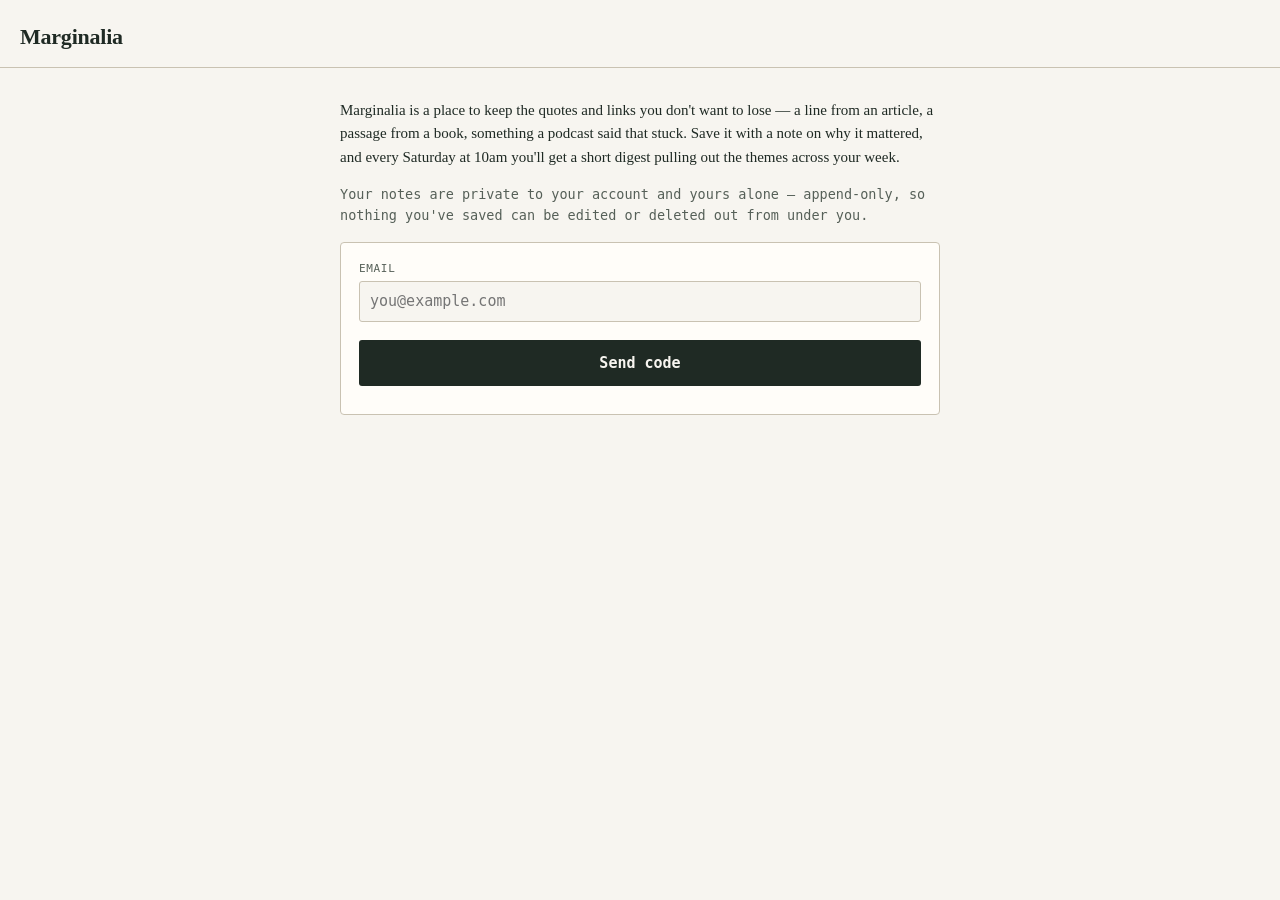
==== index.html @ 5e86553a "Show the capture form by default, collapse the notes list instead; style toggles as buttons Capturin" ====
<!DOCTYPE html>
<html lang="en">
<head>
<meta charset="UTF-8" />
<meta name="viewport" content="width=device-width, initial-scale=1, viewport-fit=cover" />
<title>Marginalia</title>
<link rel="manifest" href="manifest.json" />
<meta name="theme-color" content="#1f2a24" />
<link rel="apple-touch-icon" href="icons/icon-192.png" />
<meta name="apple-mobile-web-app-capable" content="yes" />
<link rel="stylesheet" href="styles.css" />
</head>
<body>

<div class="update-banner" id="update-banner" hidden>
  <span>A new version is ready.</span>
  <button type="button" id="update-reload-btn">Refresh</button>
</div>

<header class="masthead">
  <h1>Marginalia</h1>
  <div class="date" id="today"></div>
  <button type="button" class="signout-link" id="signout-btn" hidden>Sign out</button>
</header>

<main>

  <!-- LOGIN -->
  <section class="view active" id="view-login">
    <div class="intro">
      <p>Marginalia is a place to keep the quotes and links you don't want to
      lose — a line from an article, a passage from a book, something a
      podcast said that stuck. Save it with a note on why it mattered, and
      every Saturday at 10am you'll get a short digest pulling out the
      themes across your week.</p>
      <p>Your notes are private to your account and yours alone — append-only,
      so nothing you've saved can be edited or deleted out from under you.</p>
    </div>
    <form class="capture" id="login-form">
      <label for="login-email">Email</label>
      <input id="login-email" type="email" required placeholder="you@example.com" />
      <button type="submit" class="primary">Send code</button>
      <div class="sync-status" id="login-status"></div>
    </form>
    <form class="capture" id="login-code-form" hidden>
      <label for="login-code">8-digit code</label>
      <input id="login-code" type="text" inputmode="numeric" autocomplete="one-time-code"
             pattern="[0-9]*" maxlength="8" required placeholder="00000000" />
      <button type="submit" class="primary">Verify</button>
      <button type="button" class="signout-link" id="login-code-back">Use a different email</button>
      <div class="sync-status" id="login-code-status"></div>
    </form>
  </section>

  <!-- NOTES (capture + list) -->
  <section class="view" id="view-notes">
    <form class="capture" id="capture-form">
      <label for="quote">Quote</label>
      <textarea id="quote" required placeholder="What caught you?"></textarea>

      <label for="link">Link</label>
      <input id="link" type="text" inputmode="url" placeholder="https://…" />

      <label for="source_type">Source</label>
      <select id="source_type">
        <option value="article">Article</option>
        <option value="book">Book</option>
        <option value="podcast">Podcast</option>
        <option value="video">Video</option>
        <option value="other">Other</option>
      </select>

      <label>Category</label>
      <div class="category-picker" id="category-picker">
        <button type="button" class="category-chip add-new" id="add-category">+ new</button>
      </div>
      <input type="hidden" id="category_id" />

      <label for="context">Context — why it mattered</label>
      <textarea id="context" placeholder="Optional"></textarea>

      <label for="used_at">When</label>
      <input id="used_at" type="datetime-local" />

      <label for="source_item_id">From your shelf (optional)</label>
      <select id="source_item_id">
        <option value="">— none —</option>
      </select>

      <button type="submit" class="primary">Save note</button>
      <div class="sync-status" id="sync-status"></div>
    </form>

    <button type="button" class="toggle-btn" id="toggle-notes-list">Show your notes</button>
    <div id="notes-list-wrap" hidden>
      <button type="button" class="signout-link" id="toggle-archived">Show archived</button>
      <div id="notes-list"></div>
    </div>
  </section>

  <!-- SHELF -->
  <section class="view" id="view-reading">
    <div class="cold-callout" id="cold-callout" hidden></div>

    <h2 class="section-heading">Currently Reading</h2>
    <div id="reading-list"></div>

    <div class="reading-columns">
      <div class="reading-col">
        <h2 class="section-heading">To Read</h2>
        <div id="to-read-list"></div>
        <button type="button" class="link-action" id="to-read-more" hidden></button>
      </div>
      <div class="reading-col">
        <h2 class="section-heading">You're Reading About</h2>
        <div id="topic-rollup"></div>
      </div>
    </div>

    <button type="button" class="toggle-btn" id="toggle-shelf-form">Want to add something else to the shelf?</button>
    <form class="capture" id="add-to-shelf-form" hidden>
      <label for="shelf_title">What is it?</label>
      <input id="shelf_title" type="text" required placeholder="Title or headline" />

      <label for="shelf_link">Link</label>
      <input id="shelf_link" type="text" inputmode="url" placeholder="https://…" />

      <label for="shelf_source_type">Source</label>
      <select id="shelf_source_type">
        <option value="article">Article</option>
        <option value="book">Book</option>
        <option value="podcast">Podcast</option>
        <option value="video">Video</option>
        <option value="other">Other</option>
      </select>

      <label>Category</label>
      <div class="category-picker" id="shelf-category-picker">
        <button type="button" class="category-chip add-new" id="shelf-add-category">+ new</button>
      </div>
      <input type="hidden" id="shelf_category_id" />

      <label for="shelf_context">Why you want to read this</label>
      <textarea id="shelf_context" placeholder="Optional"></textarea>

      <button type="submit" class="primary">Add to shelf</button>
      <div class="sync-status" id="shelf-sync-status"></div>
    </form>
  </section>

  <!-- DIGEST -->
  <section class="view" id="view-digest">
    <div id="digest-content">
      <p class="digest-empty">No digest yet — the first one lands Saturday at 10am.</p>
    </div>
  </section>

</main>

<nav class="tabbar" hidden>
  <button data-view="notes" class="active">Notes</button>
  <button data-view="reading">Shelf</button>
  <button data-view="digest">This Week</button>
</nav>

<script type="module" src="app.js"></script>
</body>
</html>
---- styles.css ----
/* Marginalia — a quiet, editorial reading log.
   Palette: paper (#f7f5f0), ink (#1f2a24), rule (#c9c2b2), accent (#9c5a3c — a worn book-cloth red) */

@font-face {
  font-family: "Source Serif";
  src: local("Source Serif 4"), local("Georgia");
}

:root {
  --paper: #f7f5f0;
  --ink: #1f2a24;
  --ink-soft: #566058;
  --rule: #c9c2b2;
  --accent: #9c5a3c;
  --card: #fffdf9;
  --momentum-fresh: #4a7c59;
  --momentum-warm: #b8842e;
  --momentum-cold: #9c5a3c;
}

* { box-sizing: border-box; }

body {
  margin: 0;
  background: var(--paper);
  color: var(--ink);
  font-family: "iA Writer Quattro", ui-monospace, "SF Mono", Menlo, monospace;
  font-size: 15px;
  line-height: 1.5;
  padding-bottom: 72px; /* room for the tab bar */
}

h1, h2, h3 {
  font-family: "Source Serif", Georgia, serif;
  font-weight: 600;
  letter-spacing: -0.01em;
}

.update-banner {
  display: flex;
  align-items: center;
  justify-content: space-between;
  gap: 12px;
  padding: 10px 20px;
  background: var(--ink);
  color: var(--paper);
  font-size: 12.5px;
}
.update-banner[hidden] { display: none; }
.update-banner button {
  border: 1px solid var(--paper);
  border-radius: 3px;
  background: none;
  color: var(--paper);
  font: inherit;
  font-size: 12px;
  padding: 4px 10px;
  cursor: pointer;
  flex-shrink: 0;
}

header.masthead {
  padding: 20px 20px 14px;
  border-bottom: 1px solid var(--rule);
}
header.masthead h1 {
  font-size: 22px;
  margin: 0;
}
header.masthead .date {
  color: var(--ink-soft);
  font-size: 12px;
  text-transform: uppercase;
  letter-spacing: 0.06em;
}
.signout-link {
  border: none;
  background: none;
  color: var(--ink-soft);
  font: inherit;
  font-size: 12px;
  text-decoration: underline;
  cursor: pointer;
  padding: 0;
  margin-top: 4px;
}

main { padding: 16px 20px 40px; max-width: 640px; margin: 0 auto; }

.view { display: none; }
.view.active { display: block; }

/* Login intro */
.intro {
  margin-bottom: 16px;
}
.intro p {
  font-size: 13.5px;
  color: var(--ink-soft);
  line-height: 1.55;
}
.intro p:first-child {
  font-family: "Source Serif", Georgia, serif;
  font-size: 15px;
  color: var(--ink);
}

/* Capture form */
form.capture {
  background: var(--card);
  border: 1px solid var(--rule);
  border-radius: 4px;
  padding: 18px;
}
form.capture label {
  display: block;
  font-size: 11px;
  text-transform: uppercase;
  letter-spacing: 0.06em;
  color: var(--ink-soft);
  margin: 14px 0 4px;
}
form.capture label:first-of-type { margin-top: 0; }
form.capture textarea,
form.capture input,
form.capture select {
  width: 100%;
  font: inherit;
  padding: 8px 10px;
  border: 1px solid var(--rule);
  border-radius: 3px;
  background: var(--paper);
  color: var(--ink);
}
form.capture textarea { resize: vertical; min-height: 64px; }

.category-picker { display: flex; flex-wrap: wrap; gap: 6px; margin-top: 4px; }
.category-chip {
  border: 1px solid var(--rule);
  border-radius: 999px;
  padding: 5px 12px;
  font-size: 13px;
  background: var(--paper);
  cursor: pointer;
}
.category-chip.selected {
  background: var(--accent);
  border-color: var(--accent);
  color: var(--card);
}
.category-chip.add-new { border-style: dashed; }

button.primary {
  margin-top: 18px;
  width: 100%;
  padding: 12px;
  border: none;
  border-radius: 3px;
  background: var(--ink);
  color: var(--paper);
  font: inherit;
  font-weight: 600;
  cursor: pointer;
}
button.primary:active { opacity: 0.85; }

.toggle-btn {
  display: block;
  margin: 4px 0 18px;
  padding: 9px 16px;
  border: 1px solid var(--rule);
  border-radius: 3px;
  background: var(--card);
  color: var(--ink);
  font: inherit;
  font-size: 13px;
  font-weight: 600;
  cursor: pointer;
}
.toggle-btn:active { opacity: 0.85; }

.sync-status {
  margin-top: 10px;
  font-size: 12px;
  color: var(--ink-soft);
}
.sync-status.pending::before { content: "○ "; color: var(--accent); }
.sync-status.synced::before { content: "● "; color: #4a7c59; }

/* Notes list */
#toggle-archived {
  display: block;
  margin-bottom: 10px;
}
.note-card {
  border-bottom: 1px solid var(--rule);
  padding: 14px 0;
}
.note-card.archived { opacity: 0.6; }
.note-card .archive-btn {
  border: none;
  background: none;
  color: var(--ink-soft);
  font: inherit;
  font-size: 11px;
  text-decoration: underline;
  cursor: pointer;
  padding: 0;
}
.note-card .quote {
  font-family: "Source Serif", Georgia, serif;
  font-size: 16px;
  line-height: 1.45;
}
.note-card .quote::before { content: "\201C"; }
.note-card .quote::after { content: "\201D"; }
.note-card .meta {
  margin-top: 6px;
  font-size: 12px;
  color: var(--ink-soft);
  display: flex;
  gap: 10px;
  flex-wrap: wrap;
}
.note-card .context {
  margin-top: 6px;
  font-size: 13px;
  color: var(--ink-soft);
  font-style: italic;
}
.note-card .note-source {
  margin-top: 4px;
  font-size: 11.5px;
  color: var(--accent);
}

/* Reading dashboard */
.section-heading {
  font-size: 14px;
  margin: 20px 0 10px;
}
.section-heading:first-of-type { margin-top: 0; }

.cold-callout {
  background: var(--card);
  border: 1px solid var(--momentum-cold);
  border-left: 4px solid var(--momentum-cold);
  border-radius: 4px;
  padding: 12px 14px;
  margin-bottom: 16px;
  font-size: 13.5px;
}
.cold-callout[hidden] { display: none; }

.momentum-pill {
  border-radius: 999px;
  padding: 2px 10px;
  font-size: 11px;
  text-transform: uppercase;
  letter-spacing: 0.04em;
  color: var(--card);
}
.momentum-pill.momentum-fresh { background: var(--momentum-fresh); }
.momentum-pill.momentum-warm { background: var(--momentum-warm); }
.momentum-pill.momentum-cold { background: var(--momentum-cold); }

.reading-card {
  border-bottom: 1px solid var(--rule);
  padding: 14px 0;
}
.reading-card-title {
  font-family: "Source Serif", Georgia, serif;
  font-size: 16px;
  line-height: 1.45;
}
.reading-card-meta {
  margin-top: 6px;
  font-size: 12px;
  color: var(--ink-soft);
  display: flex;
  align-items: center;
  gap: 10px;
  flex-wrap: wrap;
}
.reading-card-actions {
  margin-top: 8px;
  display: flex;
  gap: 14px;
}

.link-action {
  border: none;
  background: none;
  color: var(--ink-soft);
  font: inherit;
  font-size: 12px;
  text-decoration: underline;
  cursor: pointer;
  padding: 0;
}
.link-action[hidden] { display: none; }

.reading-empty {
  color: var(--ink-soft);
  font-size: 13px;
  padding: 10px 0;
}

.reading-columns {
  display: flex;
  gap: 20px;
  margin-top: 6px;
}
.reading-col { flex: 1; min-width: 0; }

.to-read-row {
  border-bottom: 1px solid var(--rule);
  padding: 10px 0;
}
.to-read-title {
  font-family: "Source Serif", Georgia, serif;
  font-size: 14.5px;
  line-height: 1.4;
}
.to-read-meta {
  margin-top: 4px;
  font-size: 11.5px;
  color: var(--ink-soft);
  display: flex;
  align-items: center;
  gap: 8px;
  flex-wrap: wrap;
}
.resurface-flag {
  border: 1px solid var(--accent);
  border-radius: 999px;
  padding: 2px 8px;
  color: var(--accent);
}

.topic-rollup { display: flex; flex-direction: column; gap: 6px; }
.topic-rollup-row {
  display: flex;
  justify-content: space-between;
  font-size: 13px;
  border-bottom: 1px solid var(--rule);
  padding-bottom: 6px;
}

@media (max-width: 520px) {
  .reading-columns { flex-direction: column; }
}

/* Digest */
.digest-card {
  background: var(--card);
  border: 1px solid var(--rule);
  border-radius: 4px;
  padding: 18px;
  margin-bottom: 16px;
}
.digest-card h2 { font-size: 17px; margin: 0 0 4px; }
.digest-card .range { font-size: 12px; color: var(--ink-soft); margin-bottom: 12px; }
.digest-card .summary { white-space: pre-line; font-size: 14.5px; }
.digest-empty { color: var(--ink-soft); font-size: 14px; padding: 30px 0; text-align: center; }

/* Tab bar */
nav.tabbar {
  position: fixed;
  bottom: 0; left: 0; right: 0;
  display: flex;
  background: var(--card);
  border-top: 1px solid var(--rule);
  padding-bottom: env(safe-area-inset-bottom, 0);
}
nav.tabbar[hidden] { display: none; }
nav.tabbar button {
  flex: 1;
  padding: 12px 0 10px;
  background: none;
  border: none;
  font: inherit;
  font-size: 12px;
  color: var(--ink-soft);
}
nav.tabbar button.active { color: var(--accent); font-weight: 600; }
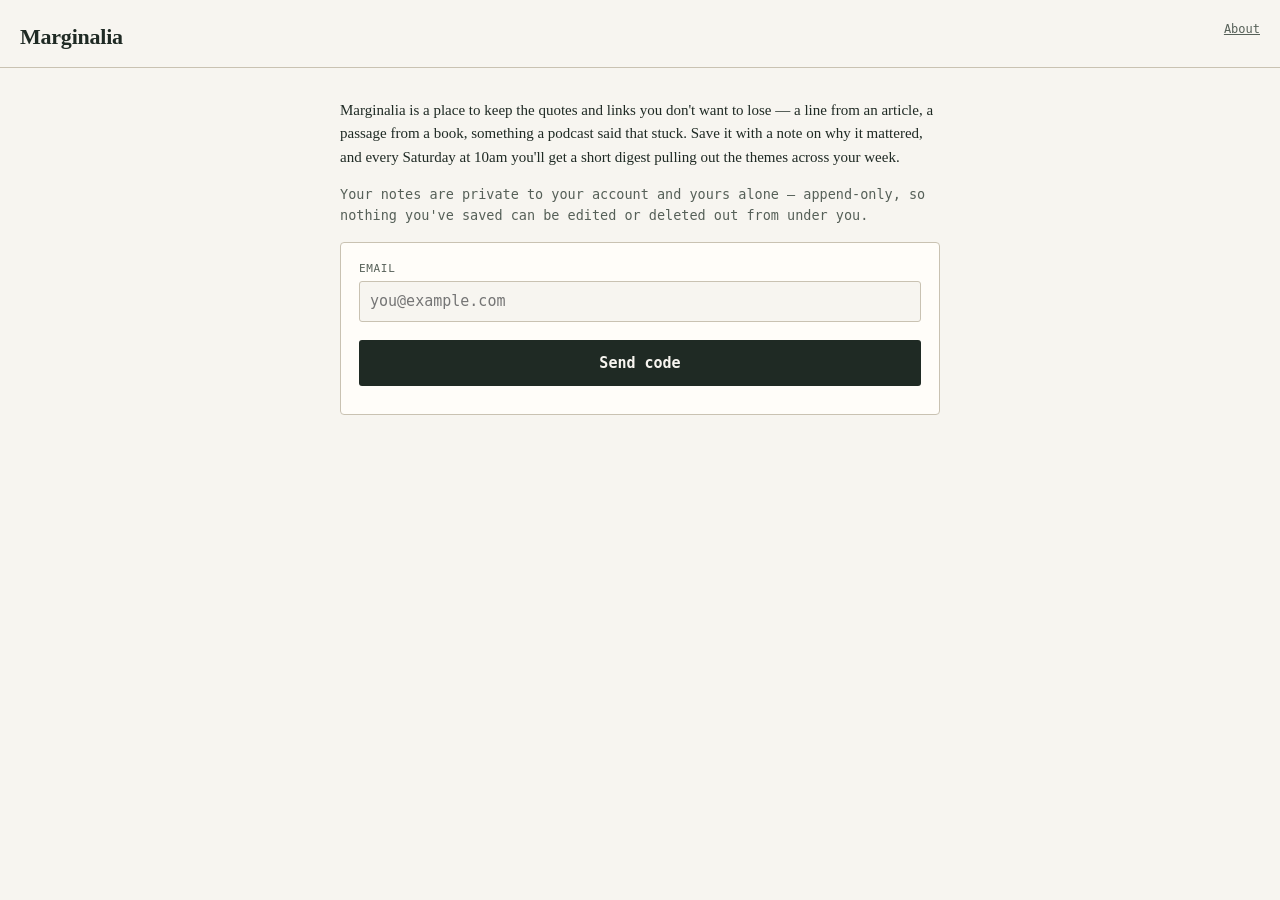
==== commit a51583b4: "Center and space out toggle buttons; add an About panel Toggle buttons (Notes list, Shelf add-form) " ====
--- a/index.html
+++ b/index.html
@@ -18,10 +18,30 @@
 </div>
 
 <header class="masthead">
+  <button type="button" class="about-btn" id="about-btn">About</button>
   <h1>Marginalia</h1>
   <div class="date" id="today"></div>
   <button type="button" class="signout-link" id="signout-btn" hidden>Sign out</button>
 </header>
+
+<div class="about-panel" id="about-panel" hidden>
+  <h2>What Marginalia is for</h2>
+  <p>Marginalia keeps two kinds of thing: what already caught you, and what
+  you still mean to get to.</p>
+  <p><strong>Notes</strong> are for a line from something you've read, heard,
+  or watched — save it the moment it strikes you, with a note on why. Notes
+  are append-only: once written, nothing here can be edited or deleted out
+  from under you.</p>
+  <p><strong>Shelf</strong> is for what's ahead of you — add something the
+  moment you hear about it, start it when you actually start, and Marginalia
+  tracks the momentum: fresh, warm, or cold, based on how recently you've
+  touched it. Let something sit untouched for a month and it's asked about
+  once, then quietly archived if you've moved on.</p>
+  <p><strong>This Week</strong> pulls the themes out of your week's notes
+  every Saturday at 10am, and flags anything on your shelf gone cold.</p>
+  <p>No streaks, no push notifications, nothing nagging you to keep up.
+  Capture is instant; the rest can wait.</p>
+</div>
 
 <main>
 
@@ -67,6 +87,7 @@
         <option value="book">Book</option>
         <option value="podcast">Podcast</option>
         <option value="video">Video</option>
+        <option value="paper">Long-form Paper</option>
         <option value="other">Other</option>
       </select>
 
@@ -131,6 +152,7 @@
         <option value="book">Book</option>
         <option value="podcast">Podcast</option>
         <option value="video">Video</option>
+        <option value="paper">Long-form Paper</option>
         <option value="other">Other</option>
       </select>
 
--- a/styles.css
+++ b/styles.css
@@ -60,6 +60,7 @@
 }
 
 header.masthead {
+  position: relative;
   padding: 20px 20px 14px;
   border-bottom: 1px solid var(--rule);
 }
@@ -73,6 +74,36 @@
   text-transform: uppercase;
   letter-spacing: 0.06em;
 }
+.about-btn {
+  position: absolute;
+  top: 20px;
+  right: 20px;
+  border: none;
+  background: none;
+  color: var(--ink-soft);
+  font: inherit;
+  font-size: 12px;
+  text-decoration: underline;
+  cursor: pointer;
+  padding: 0;
+}
+.about-panel {
+  padding: 16px 20px;
+  border-bottom: 1px solid var(--rule);
+  background: var(--card);
+}
+.about-panel[hidden] { display: none; }
+.about-panel h2 {
+  font-size: 16px;
+  margin: 0 0 10px;
+}
+.about-panel p {
+  font-size: 13.5px;
+  color: var(--ink-soft);
+  line-height: 1.55;
+  margin: 0 0 10px;
+}
+.about-panel p:last-child { margin-bottom: 0; }
 .signout-link {
   border: none;
   background: none;
@@ -166,8 +197,8 @@
 
 .toggle-btn {
   display: block;
-  margin: 4px 0 18px;
-  padding: 9px 16px;
+  margin: 28px auto 24px;
+  padding: 9px 18px;
   border: 1px solid var(--rule);
   border-radius: 3px;
   background: var(--card);
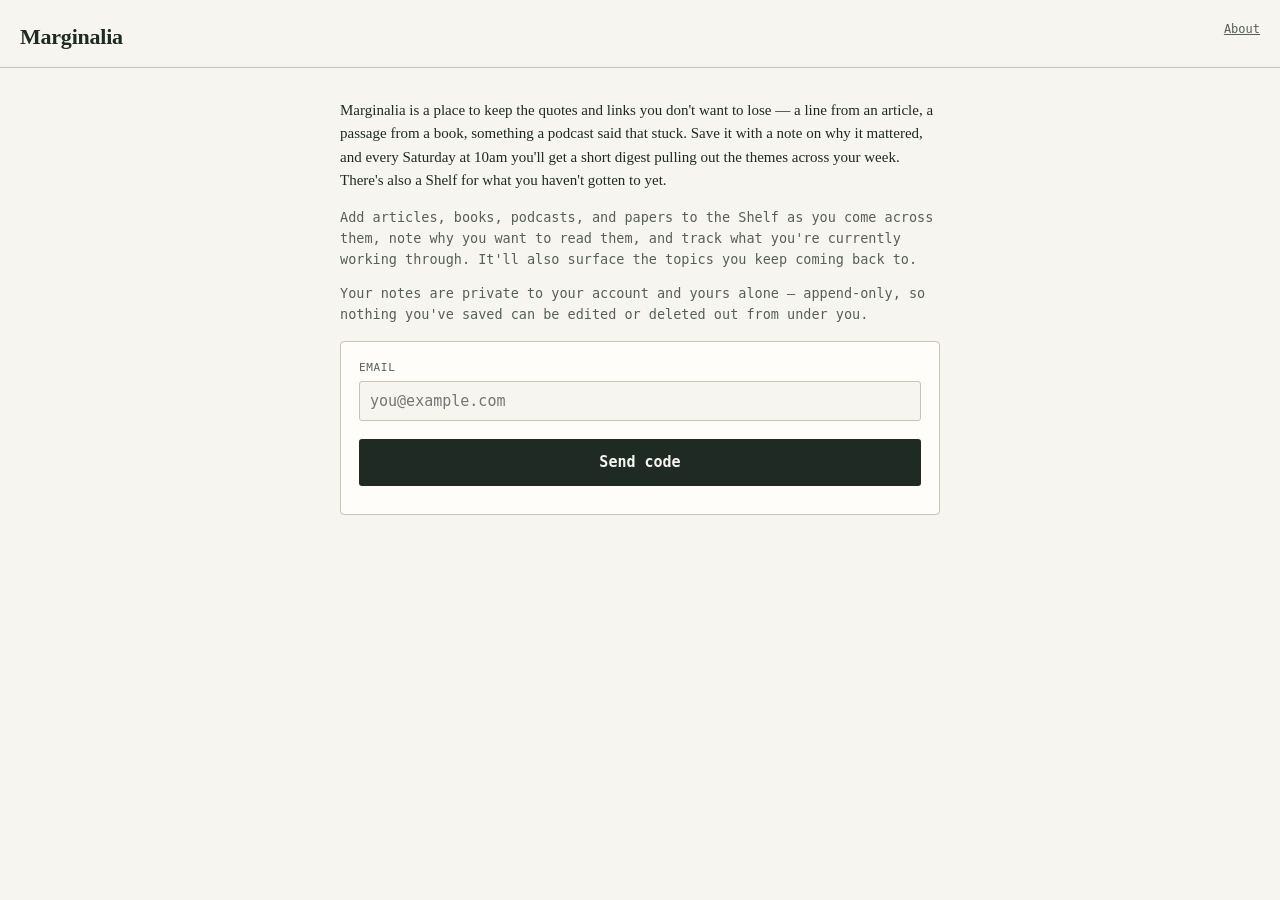
==== commit e058d049: "Add Shelf section to welcome page copy" ====
--- a/index.html
+++ b/index.html
@@ -18,30 +18,11 @@
 </div>
 
 <header class="masthead">
-  <button type="button" class="about-btn" id="about-btn">About</button>
+  <a class="about-btn" href="about.html">About</a>
   <h1>Marginalia</h1>
   <div class="date" id="today"></div>
   <button type="button" class="signout-link" id="signout-btn" hidden>Sign out</button>
 </header>
-
-<div class="about-panel" id="about-panel" hidden>
-  <h2>What Marginalia is for</h2>
-  <p>Marginalia keeps two kinds of thing: what already caught you, and what
-  you still mean to get to.</p>
-  <p><strong>Notes</strong> are for a line from something you've read, heard,
-  or watched — save it the moment it strikes you, with a note on why. Notes
-  are append-only: once written, nothing here can be edited or deleted out
-  from under you.</p>
-  <p><strong>Shelf</strong> is for what's ahead of you — add something the
-  moment you hear about it, start it when you actually start, and Marginalia
-  tracks the momentum: fresh, warm, or cold, based on how recently you've
-  touched it. Let something sit untouched for a month and it's asked about
-  once, then quietly archived if you've moved on.</p>
-  <p><strong>This Week</strong> pulls the themes out of your week's notes
-  every Saturday at 10am, and flags anything on your shelf gone cold.</p>
-  <p>No streaks, no push notifications, nothing nagging you to keep up.
-  Capture is instant; the rest can wait.</p>
-</div>
 
 <main>
 
@@ -52,7 +33,12 @@
       lose — a line from an article, a passage from a book, something a
       podcast said that stuck. Save it with a note on why it mattered, and
       every Saturday at 10am you'll get a short digest pulling out the
-      themes across your week.</p>
+      themes across your week. There's also a Shelf for what you haven't
+      gotten to yet.</p>
+      <p>Add articles, books, podcasts, and papers to the Shelf as you come
+      across them, note why you want to read them, and track what you're
+      currently working through. It'll also surface the topics you keep
+      coming back to.</p>
       <p>Your notes are private to your account and yours alone — append-only,
       so nothing you've saved can be edited or deleted out from under you.</p>
     </div>
@@ -165,6 +151,11 @@
       <label for="shelf_context">Why you want to read this</label>
       <textarea id="shelf_context" placeholder="Optional"></textarea>
 
+      <div id="shelf-pages-field" hidden>
+        <label for="shelf_total_pages">Total pages (optional — if you already know it)</label>
+        <input id="shelf_total_pages" type="number" inputmode="numeric" min="1" placeholder="e.g. 320" />
+      </div>
+
       <button type="submit" class="primary">Add to shelf</button>
       <div class="sync-status" id="shelf-sync-status"></div>
     </form>
--- a/styles.css
+++ b/styles.css
@@ -78,21 +78,17 @@
   position: absolute;
   top: 20px;
   right: 20px;
-  border: none;
-  background: none;
   color: var(--ink-soft);
   font: inherit;
   font-size: 12px;
   text-decoration: underline;
-  cursor: pointer;
-  padding: 0;
 }
 .about-panel {
-  padding: 16px 20px;
-  border-bottom: 1px solid var(--rule);
-  background: var(--card);
-}
-.about-panel[hidden] { display: none; }
+  background: var(--card);
+  border: 1px solid var(--rule);
+  border-radius: 4px;
+  padding: 18px;
+}
 .about-panel h2 {
   font-size: 16px;
   margin: 0 0 10px;
@@ -104,6 +100,18 @@
   margin: 0 0 10px;
 }
 .about-panel p:last-child { margin-bottom: 0; }
+.about-divider {
+  border: none;
+  border-top: 1px solid var(--rule);
+  margin: 14px 0;
+}
+.about-panel .changelog-label {
+  font-size: 11px;
+  text-transform: uppercase;
+  letter-spacing: 0.06em;
+  color: var(--ink-soft);
+  margin-bottom: 4px;
+}
 .signout-link {
   border: none;
   background: none;
@@ -164,6 +172,19 @@
   color: var(--ink);
 }
 form.capture textarea { resize: vertical; min-height: 64px; }
+
+/* Every browser/OS draws its own native select arrow differently (and
+   sometimes inconsistently between two selects on the same page) — drawn
+   here instead, so all selects match regardless of platform. */
+form.capture select {
+  appearance: none;
+  -webkit-appearance: none;
+  -moz-appearance: none;
+  padding-right: 30px;
+  background-image: url("data:image/svg+xml,%3Csvg xmlns='http://www.w3.org/2000/svg' width='10' height='6' viewBox='0 0 10 6'%3E%3Cpath d='M1 1l4 4 4-4' stroke='%23566058' stroke-width='1.5' fill='none' stroke-linecap='round' stroke-linejoin='round'/%3E%3C/svg%3E");
+  background-repeat: no-repeat;
+  background-position: right 12px center;
+}
 
 .category-picker { display: flex; flex-wrap: wrap; gap: 6px; margin-top: 4px; }
 .category-chip {
@@ -319,6 +340,53 @@
   gap: 14px;
 }
 
+.progress-control { margin-top: 10px; }
+.progress-bar {
+  height: 4px;
+  border-radius: 2px;
+  background: var(--rule);
+  overflow: hidden;
+}
+.progress-bar-fill {
+  height: 100%;
+  background: var(--accent);
+  border-radius: 2px;
+  transition: width 0.2s ease;
+}
+.page-inputs {
+  margin-top: 8px;
+  display: flex;
+  align-items: center;
+  gap: 8px;
+  font-size: 12px;
+  color: var(--ink-soft);
+}
+.page-input {
+  width: 64px;
+  font: inherit;
+  font-size: 13px;
+  padding: 5px 8px;
+  border: 1px solid var(--rule);
+  border-radius: 3px;
+  background: var(--paper);
+  color: var(--ink);
+}
+.milestone-chips { margin-top: 8px; display: flex; flex-wrap: wrap; gap: 6px; }
+.milestone-chip {
+  border: 1px solid var(--rule);
+  border-radius: 999px;
+  padding: 4px 11px;
+  font-size: 12px;
+  background: var(--paper);
+  color: var(--ink);
+  cursor: pointer;
+}
+.milestone-chip.selected {
+  background: var(--accent);
+  border-color: var(--accent);
+  color: var(--card);
+}
+
 .link-action {
   border: none;
   background: none;
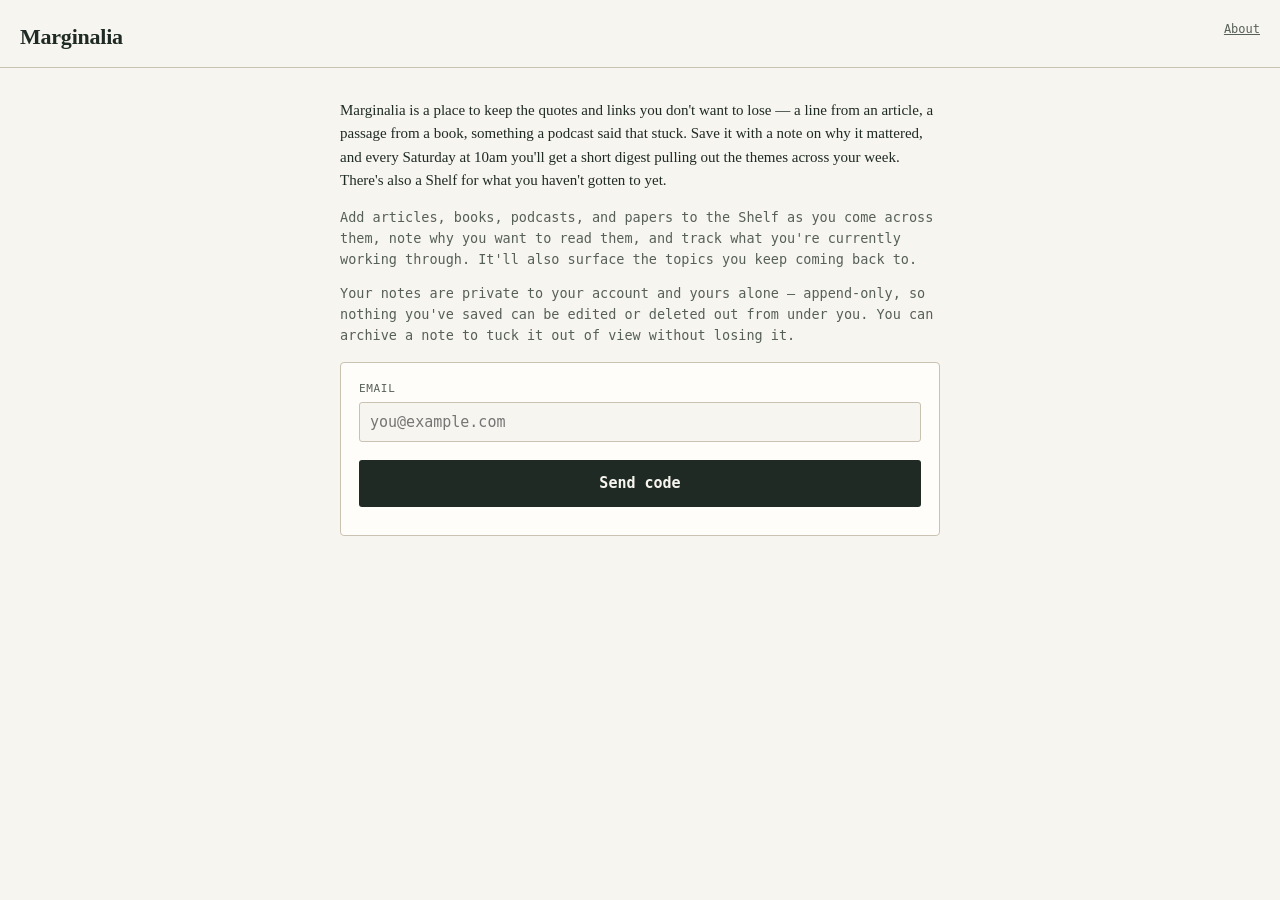
==== commit 6455f79f: "Mention note archiving in welcome page copy" ====
--- a/index.html
+++ b/index.html
@@ -40,7 +40,8 @@
       currently working through. It'll also surface the topics you keep
       coming back to.</p>
       <p>Your notes are private to your account and yours alone — append-only,
-      so nothing you've saved can be edited or deleted out from under you.</p>
+      so nothing you've saved can be edited or deleted out from under you.
+      You can archive a note to tuck it out of view without losing it.</p>
     </div>
     <form class="capture" id="login-form">
       <label for="login-email">Email</label>
